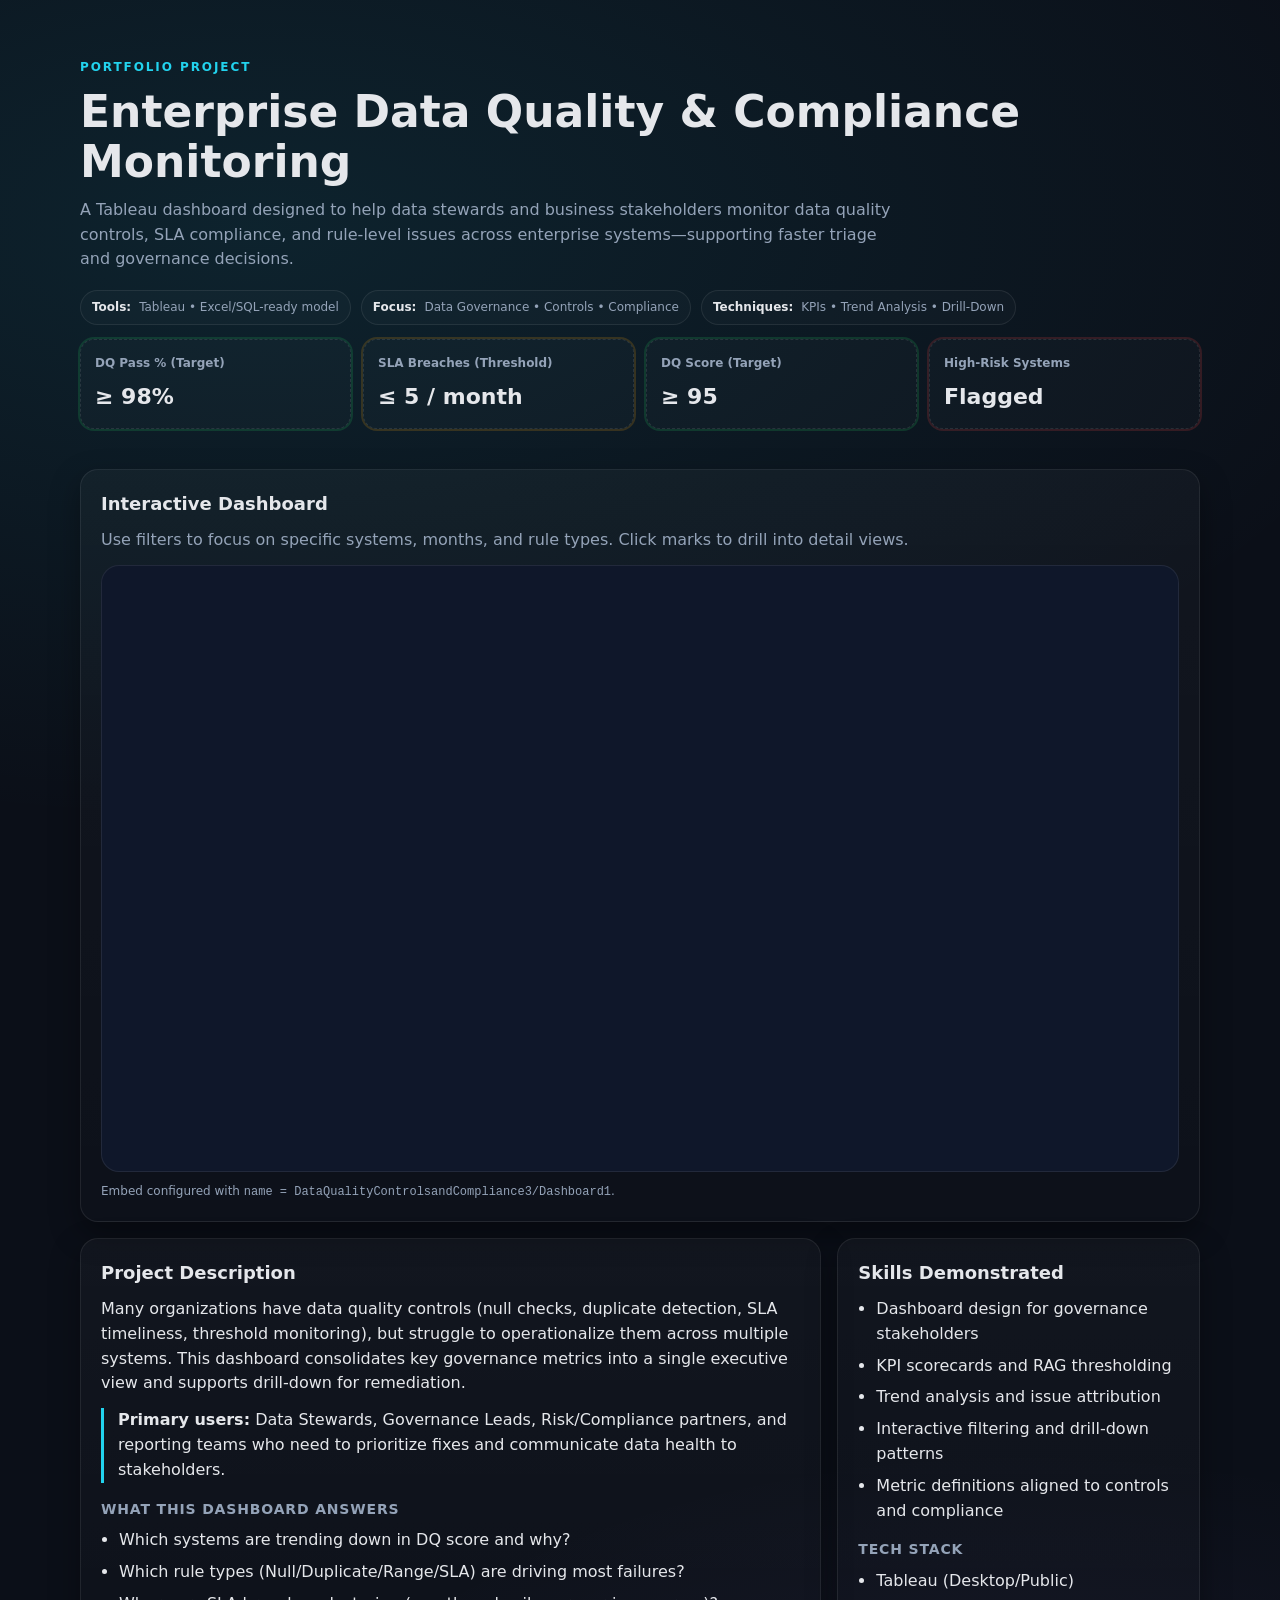
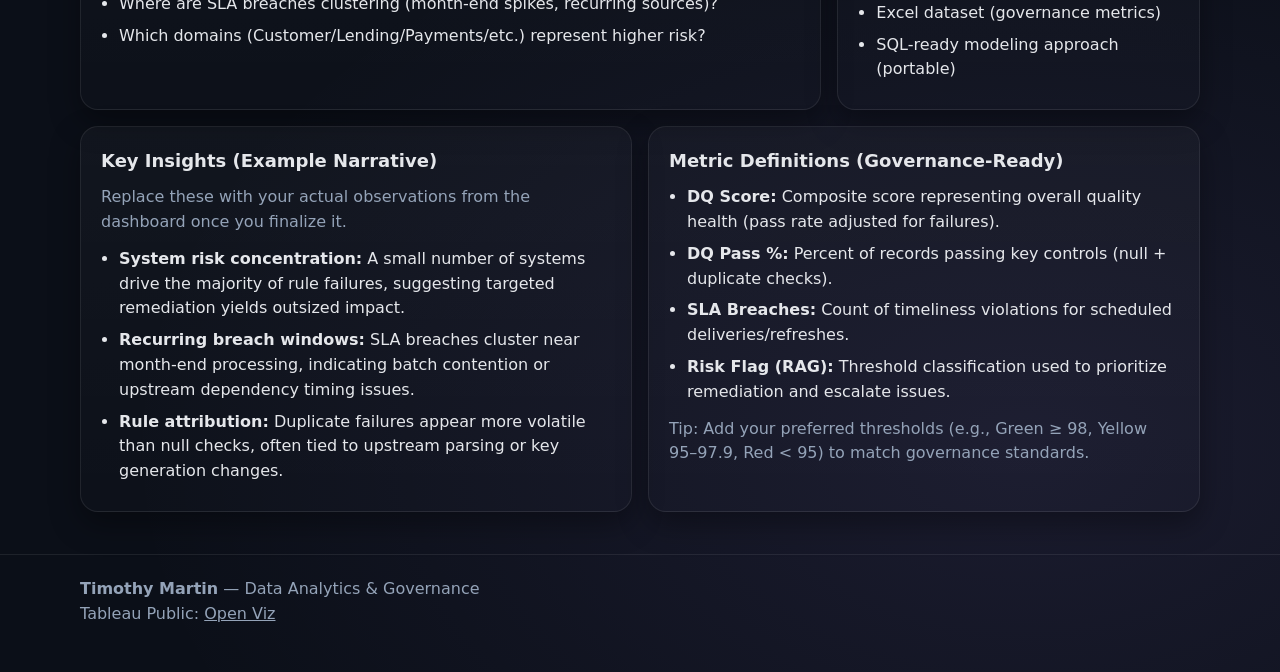
==== index.html @ 9612cb16 "Add files via upload" ====
<!DOCTYPE html>
<html lang="en">
<head>
  <meta charset="UTF-8" />
  <meta name="viewport" content="width=device-width, initial-scale=1" />
  <title>Enterprise Data Quality & Compliance Monitoring | Timothy Martin</title>
  <meta name="description" content="Tableau dashboard portfolio project: data quality controls, SLA monitoring, and compliance governance metrics." />

  <!-- Tableau JS API -->
  <script src="https://public.tableau.com/javascripts/api/viz_v1.js"></script>

  <style>
    :root{
      --bg:#0b0f18;
      --panel:#111827;
      --panel2:#0f172a;
      --text:#e5e7eb;
      --muted:#94a3b8;
      --border:rgba(255,255,255,.08);
      --shadow: 0 12px 30px rgba(0,0,0,.35);
      --radius:18px;
      --accent:#22d3ee;
      --accent2:#a78bfa;
      --ok:#22c55e;
      --warn:#f59e0b;
      --bad:#ef4444;
    }
    *{ box-sizing:border-box; }
    body{
      margin:0;
      font-family: ui-sans-serif, system-ui, -apple-system, Segoe UI, Roboto, Arial, sans-serif;
      background: radial-gradient(1200px 600px at 20% 10%, rgba(34,211,238,.10), transparent),
                  radial-gradient(900px 600px at 80% 90%, rgba(167,139,250,.10), transparent),
                  var(--bg);
      color:var(--text);
      line-height:1.55;
    }
    a{ color:inherit; }
    .container{ width:min(1120px, 92vw); margin:0 auto; }

    /* Header */
    header{ padding:54px 0 22px; }
    .eyebrow{
      display:inline-block;
      font-size:12px;
      letter-spacing:.16em;
      text-transform:uppercase;
      font-weight:800;
      color:var(--accent);
      margin-bottom:10px;
    }
    h1{ margin:0 0 10px; font-size:clamp(28px, 4vw, 44px); line-height:1.15; }
    .subtitle{ color:var(--muted); font-size:16px; margin:0; max-width:80ch; }

    .meta-row{
      margin-top:18px;
      display:flex;
      flex-wrap:wrap;
      gap:10px;
      align-items:center;
    }
    .chip{
      display:inline-flex;
      align-items:center;
      gap:8px;
      padding:7px 11px;
      border:1px solid var(--border);
      border-radius:999px;
      color:var(--muted);
      font-size:12px;
      background: rgba(255,255,255,.02);
    }
    .chip b{ color:var(--text); font-weight:700; }

    /* Grid */
    .grid{
      display:grid;
      grid-template-columns: repeat(12, 1fr);
      gap:16px;
      padding: 18px 0 42px;
    }
    .card{
      background: linear-gradient(180deg, rgba(255,255,255,.03), rgba(255,255,255,.01));
      border:1px solid var(--border);
      border-radius: var(--radius);
      box-shadow: var(--shadow);
    }
    .card .inner{ padding:20px; }

    h2{ margin:0 0 10px; font-size:18px; }
    h3{ margin:0 0 8px; font-size:14px; color:var(--muted); font-weight:800; letter-spacing:.06em; text-transform:uppercase; }
    p{ margin: 0 0 12px; }
    ul{ margin: 0; padding-left: 18px; color: var(--text); }
    li{ margin: 7px 0; color: var(--text); }
    .muted{ color: var(--muted); }

    /* KPI strip */
    .kpis{
      display:grid;
      grid-template-columns: repeat(4, 1fr);
      gap:12px;
      margin-top:14px;
    }
    .kpi{
      border:1px dashed rgba(255,255,255,.10);
      background: rgba(255,255,255,.02);
      border-radius:14px;
      padding:14px;
    }
    .kpi .label{ color:var(--muted); font-size:12px; font-weight:700; }
    .kpi .value{ margin-top:8px; font-size:22px; font-weight:900; }
    .kpi.ok{ outline: 2px solid rgba(34,197,94,.18); }
    .kpi.warn{ outline: 2px solid rgba(245,158,11,.18); }
    .kpi.bad{ outline: 2px solid rgba(239,68,68,.18); }

    /* Viz container */
    .viz-holder{
      position:relative;
      width:100%;
      aspect-ratio: 16 / 9;
      overflow:hidden;
      border-radius: var(--radius);
      border:1px solid var(--border);
      background: var(--panel2);
    }
    .tableauPlaceholder,
    .tableauPlaceholder object{
      width:100%;
      height:100%;
    }
    .viz-note{
      margin-top:10px;
      font-size:12px;
      color:var(--muted);
    }

    /* Sections layout */
    .span-12{ grid-column: span 12; }
    .span-8{ grid-column: span 8; }
    .span-6{ grid-column: span 6; }
    .span-4{ grid-column: span 4; }

    .callout{
      border-left: 3px solid var(--accent);
      padding-left: 14px;
      color: var(--text);
    }

    footer{
      padding: 22px 0 46px;
      color: var(--muted);
      border-top: 1px solid var(--border);
    }

    @media (max-width: 980px){
      .kpis{ grid-template-columns: repeat(2, 1fr); }
      .span-8, .span-6, .span-4{ grid-column: span 12; }
    }
  </style>
</head>

<body>
  <header class="container">
    <div class="eyebrow">Portfolio Project</div>
    <h1>Enterprise Data Quality & Compliance Monitoring</h1>
    <p class="subtitle">
      A Tableau dashboard designed to help data stewards and business stakeholders monitor data quality controls, SLA compliance,
      and rule-level issues across enterprise systems—supporting faster triage and governance decisions.
    </p>

    <div class="meta-row">
      <span class="chip"><b>Tools:</b> Tableau • Excel/SQL-ready model</span>
      <span class="chip"><b>Focus:</b> Data Governance • Controls • Compliance</span>
      <span class="chip"><b>Techniques:</b> KPIs • Trend Analysis • Drill-Down</span>
    </div>

    <!-- Optional KPI placeholders (your live values are in Tableau) -->
    <div class="kpis">
      <div class="kpi ok">
        <div class="label">DQ Pass % (Target)</div>
        <div class="value">≥ 98%</div>
      </div>
      <div class="kpi warn">
        <div class="label">SLA Breaches (Threshold)</div>
        <div class="value">≤ 5 / month</div>
      </div>
      <div class="kpi ok">
        <div class="label">DQ Score (Target)</div>
        <div class="value">≥ 95</div>
      </div>
      <div class="kpi bad">
        <div class="label">High-Risk Systems</div>
        <div class="value">Flagged</div>
      </div>
    </div>
  </header>

  <main class="container">
    <section class="grid">

      <!-- Tableau Viz -->
      <article class="card span-12">
        <div class="inner">
          <h2>Interactive Dashboard</h2>
          <p class="muted">
            Use filters to focus on specific systems, months, and rule types. Click marks to drill into detail views.
          </p>

          <div class="viz-holder">
            <div class="tableauPlaceholder" id="tableauViz">
              <noscript>
                <a href="https://public.tableau.com/views/DataQualityControlsandCompliance3/Dashboard1">
                  View Dashboard on Tableau Public
                </a>
              </noscript>

              <object class="tableauViz">
                <param name="host_url" value="https%3A%2F%2Fpublic.tableau.com%2F" />
                <param name="site_root" value="" />

                <!-- CRITICAL: WorkbookName/DashboardName -->
                <param name="name" value="DataQualityControlsandCompliance3/Dashboard1" />

                <param name="tabs" value="no" />
                <param name="toolbar" value="yes" />
                <param name="showVizHome" value="no" />
              </object>
            </div>
          </div>

          <div class="viz-note">
            Embed configured with <code>name = DataQualityControlsandCompliance3/Dashboard1</code>.
          </div>
        </div>
      </article>

      <!-- Project Description -->
      <article class="card span-8">
        <div class="inner">
          <h2>Project Description</h2>
          <p>
            Many organizations have data quality controls (null checks, duplicate detection, SLA timeliness, threshold monitoring),
            but struggle to operationalize them across multiple systems. This dashboard consolidates key governance metrics into a single
            executive view and supports drill-down for remediation.
          </p>

          <div class="callout">
            <p style="margin:0;">
              <b>Primary users:</b> Data Stewards, Governance Leads, Risk/Compliance partners, and reporting teams who need to
              prioritize fixes and communicate data health to stakeholders.
            </p>
          </div>

          <h3 style="margin-top:16px;">What this dashboard answers</h3>
          <ul>
            <li>Which systems are trending down in DQ score and why?</li>
            <li>Which rule types (Null/Duplicate/Range/SLA) are driving most failures?</li>
            <li>Where are SLA breaches clustering (month-end spikes, recurring sources)?</li>
            <li>Which domains (Customer/Lending/Payments/etc.) represent higher risk?</li>
          </ul>
        </div>
      </article>

      <!-- Skills / Tech Stack -->
      <aside class="card span-4">
        <div class="inner">
          <h2>Skills Demonstrated</h2>
          <ul>
            <li>Dashboard design for governance stakeholders</li>
            <li>KPI scorecards and RAG thresholding</li>
            <li>Trend analysis and issue attribution</li>
            <li>Interactive filtering and drill-down patterns</li>
            <li>Metric definitions aligned to controls and compliance</li>
          </ul>

          <h3 style="margin-top:16px;">Tech Stack</h3>
          <ul>
            <li>Tableau (Desktop/Public)</li>
            <li>Excel dataset (governance metrics)</li>
            <li>SQL-ready modeling approach (portable)</li>
          </ul>
        </div>
      </aside>

      <!-- Insights -->
      <article class="card span-6">
        <div class="inner">
          <h2>Key Insights (Example Narrative)</h2>
          <p class="muted">
            Replace these with your actual observations from the dashboard once you finalize it.
          </p>
          <ul>
            <li><b>System risk concentration:</b> A small number of systems drive the majority of rule failures, suggesting targeted remediation yields outsized impact.</li>
            <li><b>Recurring breach windows:</b> SLA breaches cluster near month-end processing, indicating batch contention or upstream dependency timing issues.</li>
            <li><b>Rule attribution:</b> Duplicate failures appear more volatile than null checks, often tied to upstream parsing or key generation changes.</li>
          </ul>
        </div>
      </article>

      <!-- Data / Governance Definitions -->
      <article class="card span-6">
        <div class="inner">
          <h2>Metric Definitions (Governance-Ready)</h2>
          <ul>
            <li><b>DQ Score:</b> Composite score representing overall quality health (pass rate adjusted for failures).</li>
            <li><b>DQ Pass %:</b> Percent of records passing key controls (null + duplicate checks).</li>
            <li><b>SLA Breaches:</b> Count of timeliness violations for scheduled deliveries/refreshes.</li>
            <li><b>Risk Flag (RAG):</b> Threshold classification used to prioritize remediation and escalate issues.</li>
          </ul>
          <p class="muted" style="margin-top:12px;">
            Tip: Add your preferred thresholds (e.g., Green ≥ 98, Yellow 95–97.9, Red &lt; 95) to match governance standards.
          </p>
        </div>
      </article>

    </section>
  </main>

  <footer>
    <div class="container">
      <div><b>Timothy Martin</b> — Data Analytics & Governance</div>
      <div class="muted">Tableau Public: <a href="https://public.tableau.com/views/DataQualityControlsandCompliance3/Dashboard1" target="_blank" rel="noreferrer">Open Viz</a></div>
    </div>
  </footer>
</body>
</html>
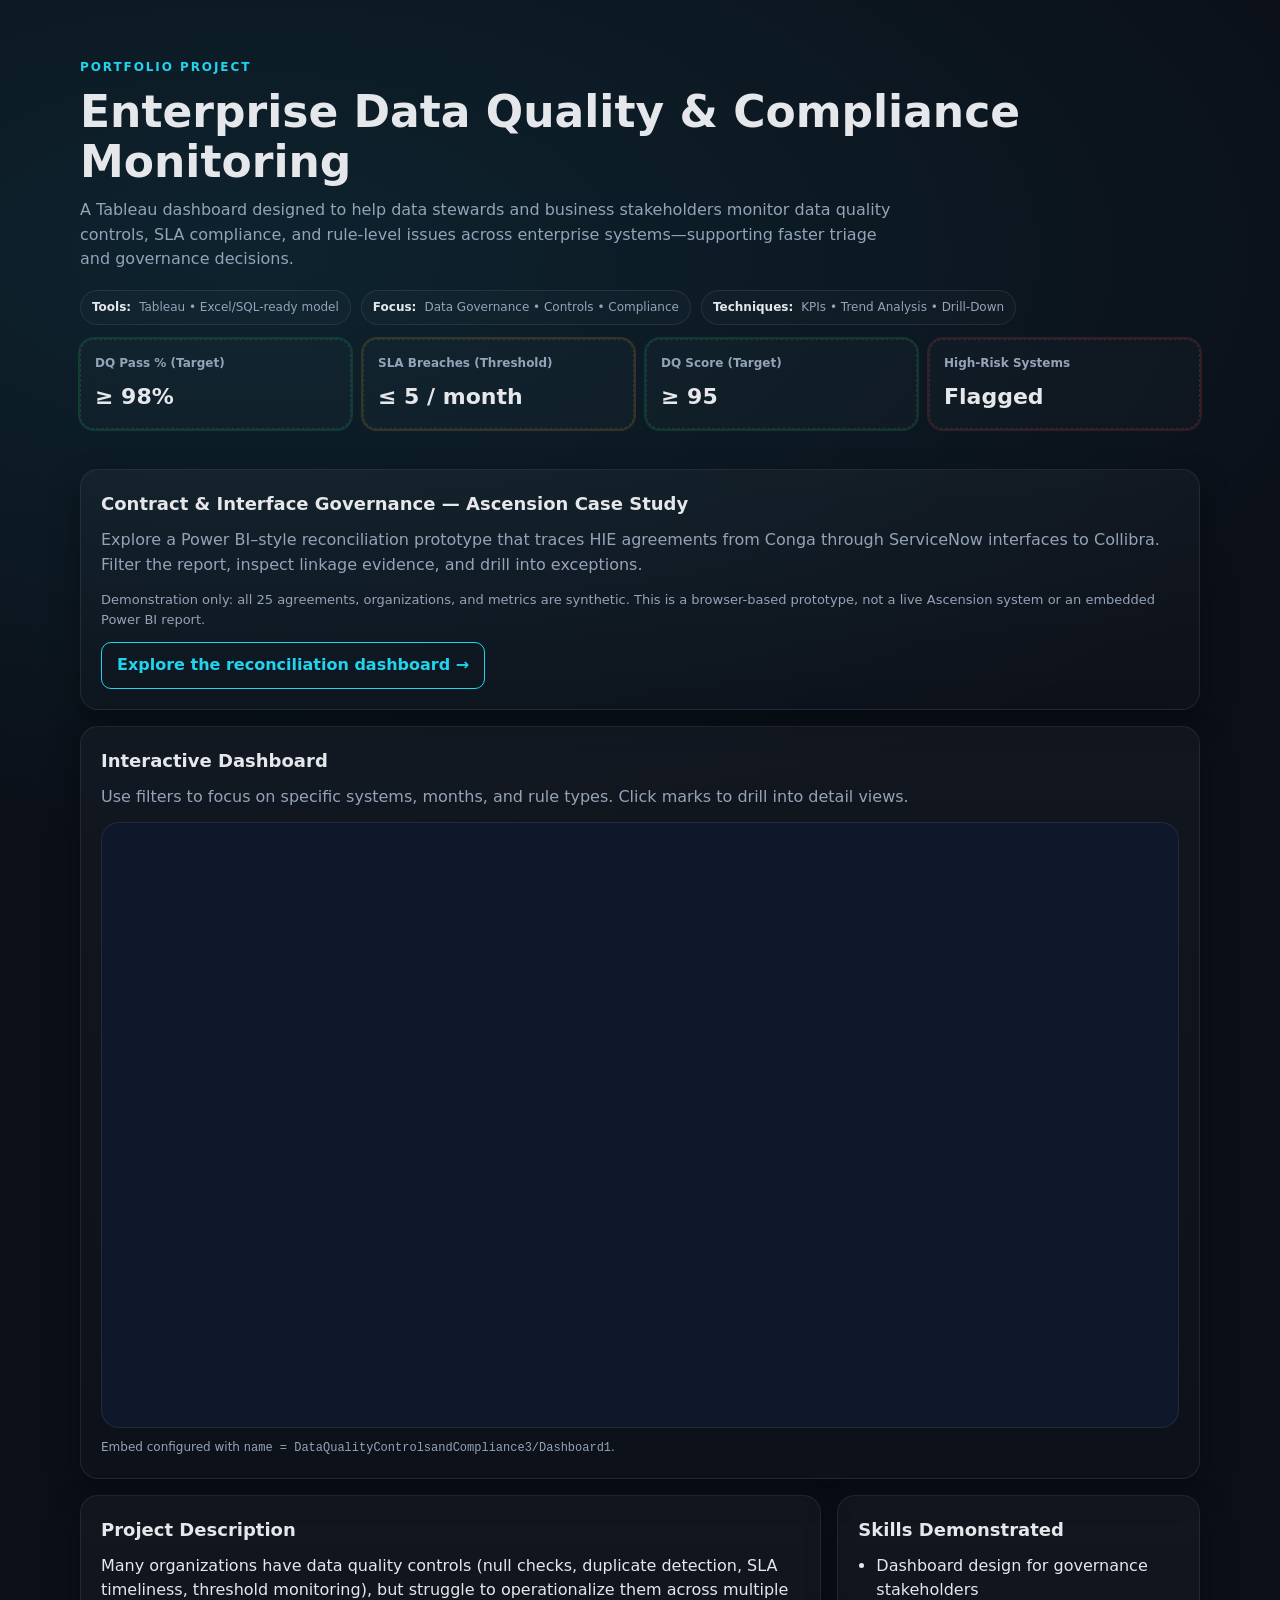
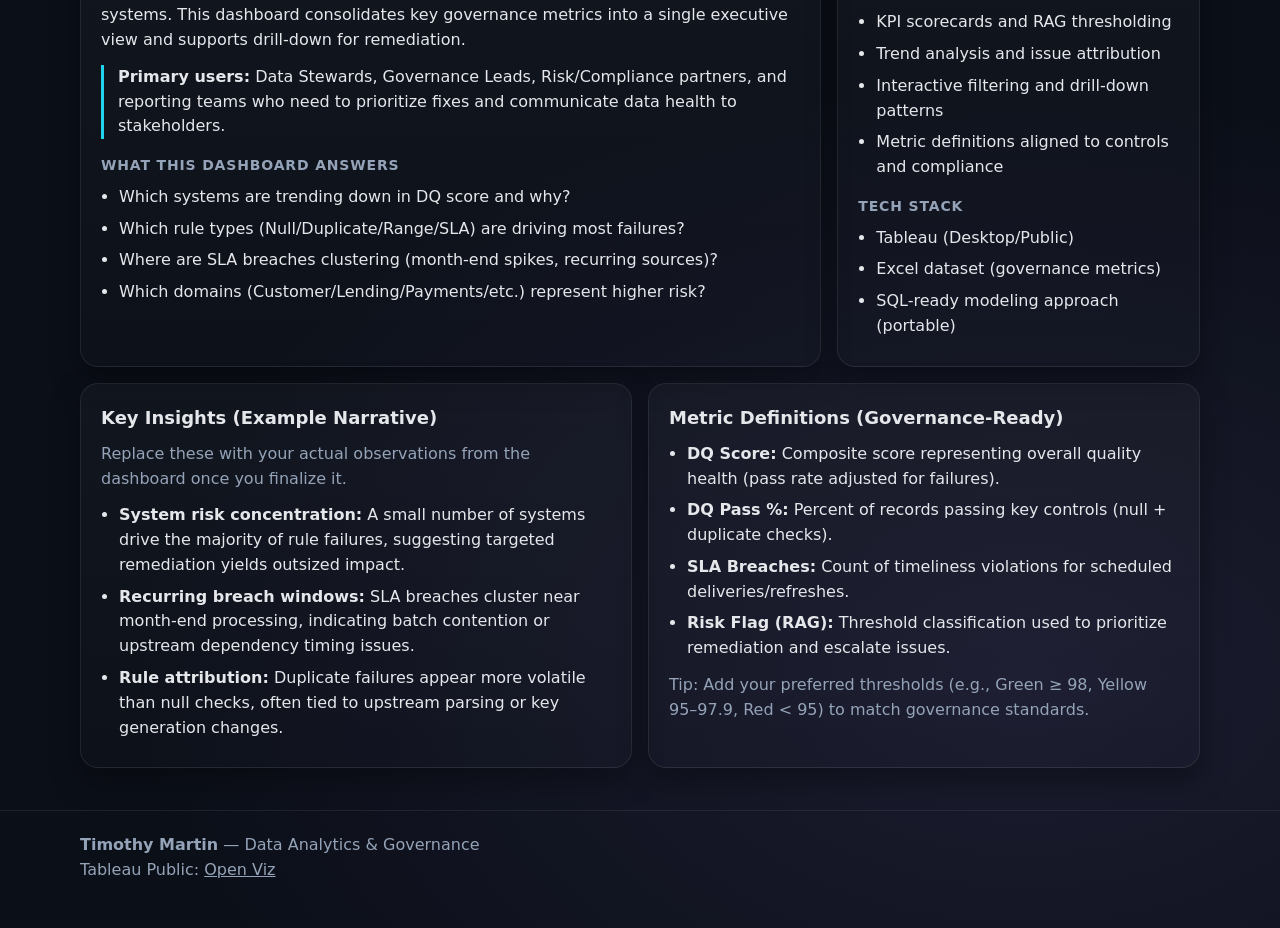
==== commit 68bb6eea: "Add interactive Ascension reconciliation case study Publish the synthetic Conga-to-ServiceNow-to-Col" ====
--- a/index.html
+++ b/index.html
@@ -198,6 +198,25 @@
   <main class="container">
     <section class="grid">
 
+      <!-- Ascension reconciliation prototype -->
+      <article class="card span-12">
+        <div class="inner">
+          <h2>Contract &amp; Interface Governance — Ascension Case Study</h2>
+          <p style="color:var(--muted);">
+            Explore a Power BI–style reconciliation prototype that traces HIE agreements from Conga through
+            ServiceNow interfaces to Collibra. Filter the report, inspect linkage evidence, and drill into exceptions.
+          </p>
+          <p style="color:var(--muted); font-size:13px;">
+            Demonstration only: all 25 agreements, organizations, and metrics are synthetic. This is a browser-based
+            prototype, not a live Ascension system or an embedded Power BI report.
+          </p>
+          <a href="ascension-reconciliation/" style="display:inline-block; padding:10px 15px; border:1px solid var(--accent); border-radius:10px; color:var(--accent); text-decoration:none; font-weight:700;">
+            Explore the reconciliation dashboard &rarr;
+          </a>
+        </div>
+      </article>
+
+
       <!-- Tableau Viz -->
       <article class="card span-12">
         <div class="inner">
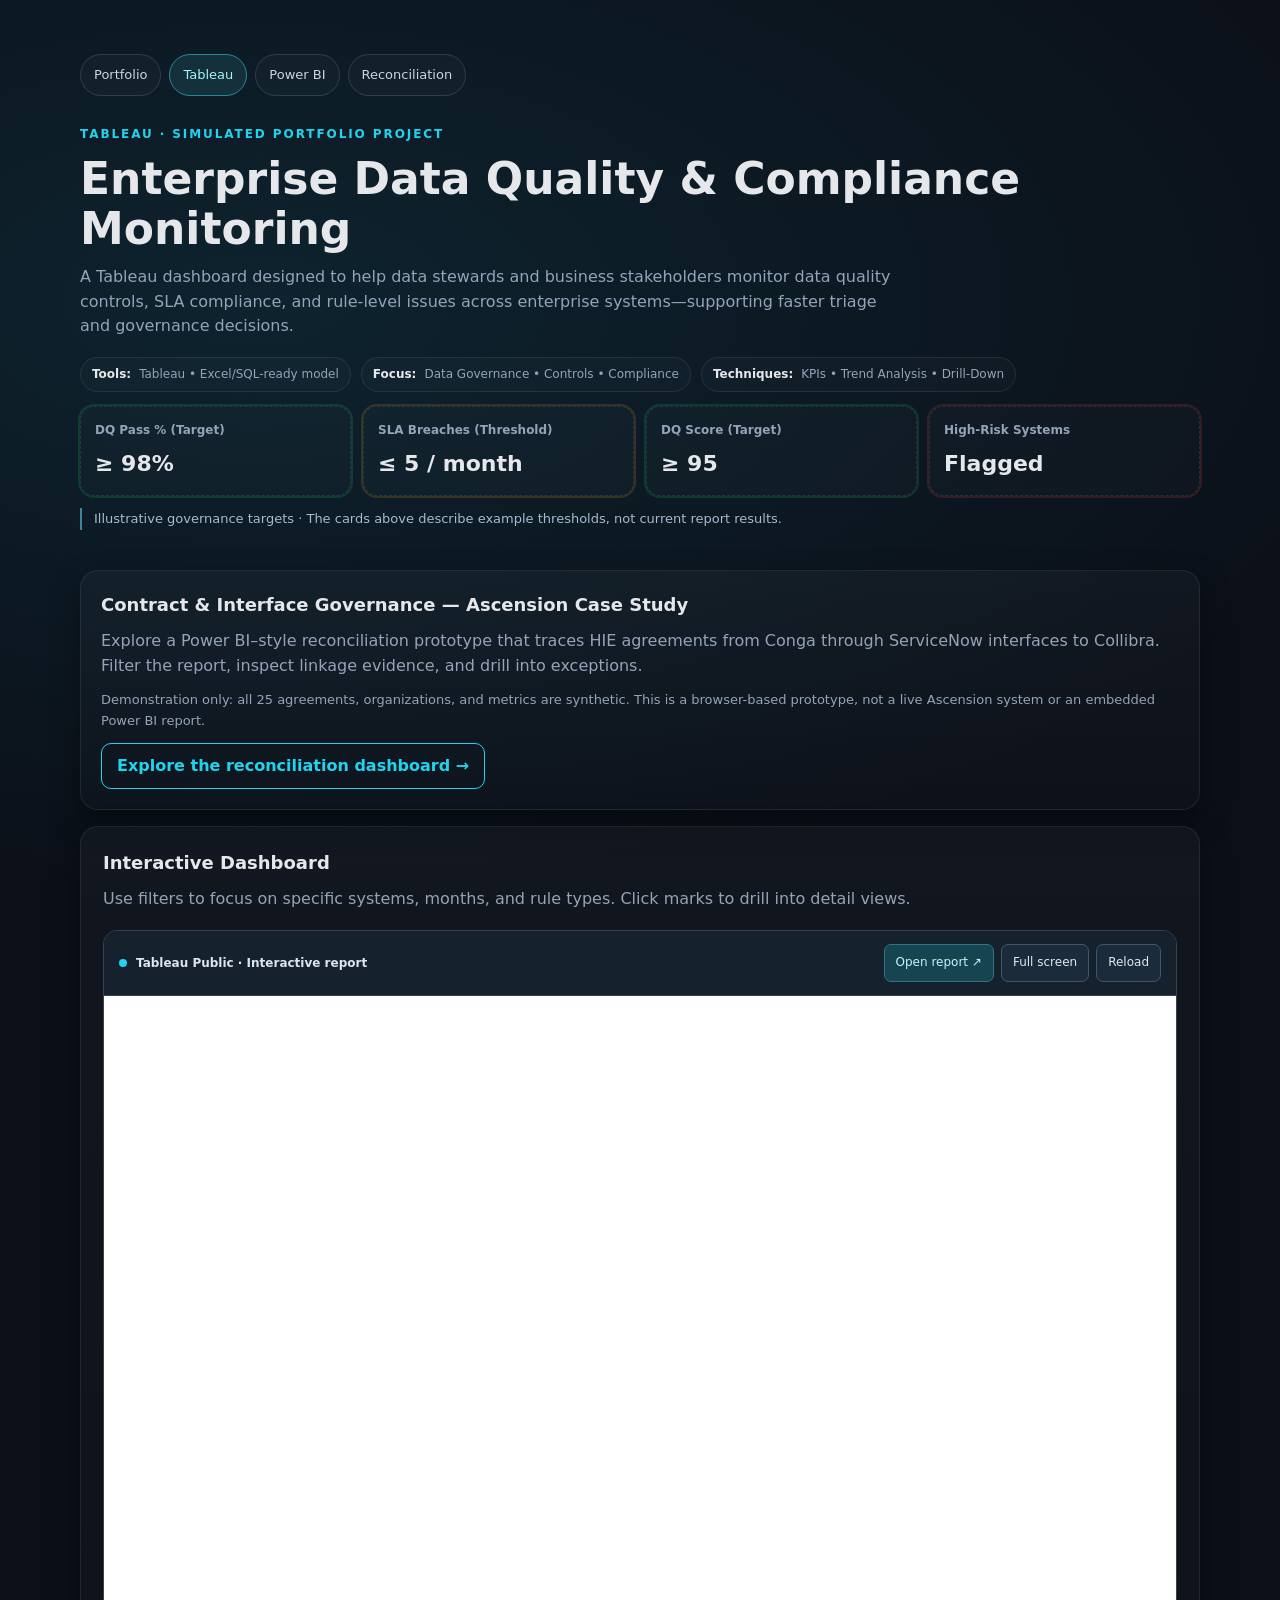
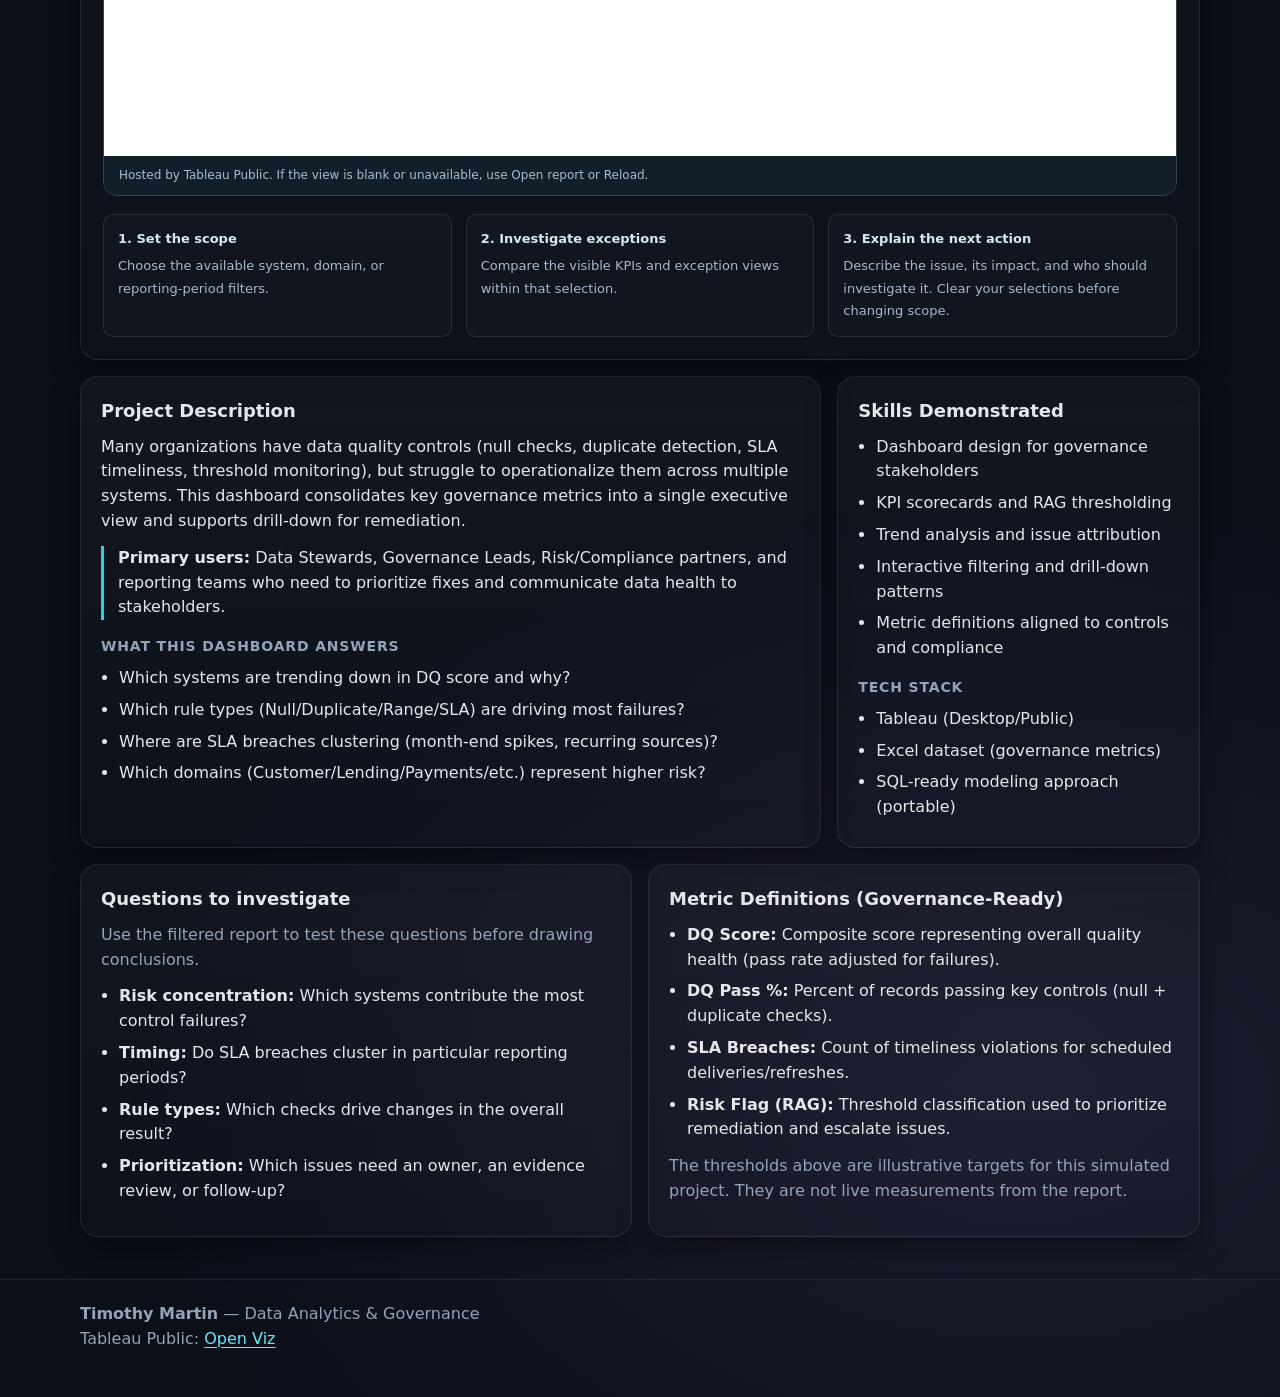
==== commit eccaf048: "Improve Tableau and Power BI report viewing across the portfolio Give embedded reports a full-width " ====
--- a/index.html
+++ b/index.html
@@ -5,9 +5,6 @@
   <meta name="viewport" content="width=device-width, initial-scale=1" />
   <title>Enterprise Data Quality & Compliance Monitoring | Timothy Martin</title>
   <meta name="description" content="Tableau dashboard portfolio project: data quality controls, SLA monitoring, and compliance governance metrics." />
-
-  <!-- Tableau JS API -->
-  <script src="https://public.tableau.com/javascripts/api/viz_v1.js"></script>
 
   <style>
     :root{
@@ -157,11 +154,20 @@
       .span-8, .span-6, .span-4{ grid-column: span 12; }
     }
   </style>
+  <link rel="stylesheet" href="assets/reports.css">
+  <script src="assets/reports.js" defer></script>
 </head>
 
 <body>
+  <a class="skip-link" href="#main-content">Skip to content</a>
   <header class="container">
-    <div class="eyebrow">Portfolio Project</div>
+    <nav class="portfolio-nav" aria-label="Portfolio pages">
+      <a href="index2.html">Portfolio</a>
+      <a href="tableau.html" aria-current="page">Tableau</a>
+      <a href="powerbi.html">Power BI</a>
+      <a href="ascension-reconciliation/">Reconciliation</a>
+    </nav>
+    <div class="eyebrow">Tableau · Simulated portfolio project</div>
     <h1>Enterprise Data Quality & Compliance Monitoring</h1>
     <p class="subtitle">
       A Tableau dashboard designed to help data stewards and business stakeholders monitor data quality controls, SLA compliance,
@@ -193,9 +199,10 @@
         <div class="value">Flagged</div>
       </div>
     </div>
+    <p class="target-note">Illustrative governance targets · The cards above describe example thresholds, not current report results.</p>
   </header>
 
-  <main class="container">
+  <main class="container" id="main-content">
     <section class="grid">
 
       <!-- Ascension reconciliation prototype -->
@@ -218,37 +225,32 @@
 
 
       <!-- Tableau Viz -->
-      <article class="card span-12">
+      <article class="card span-12 report-card">
         <div class="inner">
           <h2>Interactive Dashboard</h2>
           <p class="muted">
             Use filters to focus on specific systems, months, and rule types. Click marks to drill into detail views.
           </p>
 
-          <div class="viz-holder">
-            <div class="tableauPlaceholder" id="tableauViz">
-              <noscript>
-                <a href="https://public.tableau.com/views/DataQualityControlsandCompliance3/Dashboard1">
-                  View Dashboard on Tableau Public
-                </a>
-              </noscript>
-
-              <object class="tableauViz">
-                <param name="host_url" value="https%3A%2F%2Fpublic.tableau.com%2F" />
-                <param name="site_root" value="" />
-
-                <!-- CRITICAL: WorkbookName/DashboardName -->
-                <param name="name" value="DataQualityControlsandCompliance3/Dashboard1" />
-
-                <param name="tabs" value="no" />
-                <param name="toolbar" value="yes" />
-                <param name="showVizHome" value="no" />
-              </object>
+          <div class="report-shell" data-report data-provider="Tableau Public">
+            <div class="report-toolbar">
+              <span class="report-brand"><span class="report-dot" aria-hidden="true"></span>Tableau Public · Interactive report</span>
+              <div class="report-actions">
+                <a href="https://public.tableau.com/views/DataQualityControlsandCompliance3/Dashboard1" target="_blank" rel="noopener noreferrer" aria-label="Open this Tableau Public report in a new tab">Open report ↗</a>
+                <button type="button" data-report-fullscreen aria-pressed="false" hidden>Full screen</button>
+                <button type="button" data-report-reload hidden>Reload</button>
+              </div>
             </div>
+            <div class="report-viewport" tabindex="0" role="region" aria-label="Tableau Public report; scroll horizontally on small screens">
+              <iframe title="Data Quality and Compliance Dashboard — Tableau Public" src="https://public.tableau.com/views/DataQualityControlsandCompliance3/Dashboard1?:embed=yes&amp;:showVizHome=no&amp;:tabs=no&amp;:toolbar=bottom" loading="lazy" allow="fullscreen" allowfullscreen></iframe>
+            </div>
+            <p class="report-status" data-report-status role="status">Hosted by Tableau Public. If the view is blank or unavailable, use Open report or Reload.</p>
           </div>
-
-          <div class="viz-note">
-            Embed configured with <code>name = DataQualityControlsandCompliance3/Dashboard1</code>.
+          <p class="narrow-hint">On a phone, swipe across the report to reach all visuals, or choose Open report for a separate tab.</p>
+          <div class="report-steps" aria-label="Suggested report walkthrough">
+            <div class="report-step"><b>1. Set the scope</b><p>Choose the available system, domain, or reporting-period filters.</p></div>
+            <div class="report-step"><b>2. Investigate exceptions</b><p>Compare the visible KPIs and exception views within that selection.</p></div>
+            <div class="report-step"><b>3. Explain the next action</b><p>Describe the issue, its impact, and who should investigate it. Clear your selections before changing scope.</p></div>
           </div>
         </div>
       </article>
@@ -304,14 +306,13 @@
       <!-- Insights -->
       <article class="card span-6">
         <div class="inner">
-          <h2>Key Insights (Example Narrative)</h2>
-          <p class="muted">
-            Replace these with your actual observations from the dashboard once you finalize it.
-          </p>
-          <ul>
-            <li><b>System risk concentration:</b> A small number of systems drive the majority of rule failures, suggesting targeted remediation yields outsized impact.</li>
-            <li><b>Recurring breach windows:</b> SLA breaches cluster near month-end processing, indicating batch contention or upstream dependency timing issues.</li>
-            <li><b>Rule attribution:</b> Duplicate failures appear more volatile than null checks, often tied to upstream parsing or key generation changes.</li>
+          <h2>Questions to investigate</h2>
+          <p style="color:var(--muted);">Use the filtered report to test these questions before drawing conclusions.</p>
+          <ul>
+            <li><b>Risk concentration:</b> Which systems contribute the most control failures?</li>
+            <li><b>Timing:</b> Do SLA breaches cluster in particular reporting periods?</li>
+            <li><b>Rule types:</b> Which checks drive changes in the overall result?</li>
+            <li><b>Prioritization:</b> Which issues need an owner, an evidence review, or follow-up?</li>
           </ul>
         </div>
       </article>
@@ -327,7 +328,7 @@
             <li><b>Risk Flag (RAG):</b> Threshold classification used to prioritize remediation and escalate issues.</li>
           </ul>
           <p class="muted" style="margin-top:12px;">
-            Tip: Add your preferred thresholds (e.g., Green ≥ 98, Yellow 95–97.9, Red &lt; 95) to match governance standards.
+            The thresholds above are illustrative targets for this simulated project. They are not live measurements from the report.
           </p>
         </div>
       </article>
--- a/assets/reports.css
+++ b/assets/reports.css
@@ -0,0 +1,60 @@
+/* Shared report presentation: the embedded workbooks keep their original data and logic. */
+a{color:var(--accent,#22d3ee);text-underline-offset:3px}
+a:visited{color:#b9b3ff}
+a:focus-visible,button:focus-visible,[tabindex]:focus-visible{outline:3px solid #67e8f9;outline-offset:4px}
+button{font:inherit}
+.skip-link{position:fixed;top:8px;left:8px;z-index:1000;transform:translateY(-150%);padding:10px 16px;background:#e5e7eb;color:#0b0f18!important;border-radius:8px}
+.skip-link:focus{transform:translateY(0)}
+.portfolio-nav{display:flex;flex-wrap:wrap;gap:8px;align-items:center;margin:0 0 25px;padding:0}
+.portfolio-nav a{display:inline-flex;align-items:center;min-height:42px;padding:8px 13px;border:1px solid rgba(255,255,255,.13);border-radius:999px;text-decoration:none;font-size:13px;color:#cbd5e1;background:rgba(255,255,255,.025)}
+.portfolio-nav a:hover,.portfolio-nav a[aria-current="page"]{color:#a5f3fc;border-color:#26879b;background:#14303b}
+.grid>*,.card,.inner{min-width:0}
+.report-card{grid-column:span 12!important}
+.report-card .inner{padding:22px}
+.report-shell{border:1px solid #344252;border-radius:14px;background:#0d1520;overflow:hidden;margin:18px 0 10px;color:#dbe5f1}
+.report-toolbar{display:flex;justify-content:space-between;gap:14px;align-items:center;flex-wrap:wrap;padding:13px 15px;background:#16212e;border-bottom:1px solid #344252}
+.report-brand{display:flex;align-items:center;gap:9px;font-size:12px;font-weight:650}
+.report-dot{width:8px;height:8px;border-radius:50%;background:#22d3ee}
+.report-shell[data-provider="Power BI"] .report-dot{background:#e8cf67}
+.report-actions{display:flex;flex-wrap:wrap;gap:7px}
+.report-actions a,.report-actions button{display:inline-flex;align-items:center;justify-content:center;gap:6px;min-height:38px;padding:8px 11px;border:1px solid #435569;border-radius:7px;color:#e2e8f0;background:#1c2b3b;text-decoration:none;font-size:12px;line-height:1.3;cursor:pointer}
+.report-actions a{background:#164451;border-color:#337184;color:#c7f5fa}
+.report-actions button:hover,.report-actions a:hover{border-color:#67e8f9;background:#25485a}
+.report-actions [hidden]{display:none!important}
+.report-viewport{overflow:auto;overscroll-behavior-x:contain;background:#fff;scrollbar-color:#60788c #172431;-webkit-overflow-scrolling:touch}
+.report-viewport iframe{width:100%;min-width:860px;height:760px;display:block;border:0;background:#fff}
+.report-status{font-size:12px;line-height:1.6;padding:10px 15px;color:#a9bdd1;background:#121e2a;margin:0!important}
+.report-caption,.target-note{font-size:13px;color:#a8bace;line-height:1.65;margin:12px 0 0}
+.narrow-hint{display:none;color:#c7d8e8;font-size:12px;line-height:1.6;margin:10px 0 0}
+.report-shell:fullscreen{border:0;border-radius:0;padding:12px;display:flex;flex-direction:column;width:100%;height:100%;background:#0b0f18}
+.report-shell:fullscreen .report-viewport{flex:1;min-height:0}
+.report-shell:fullscreen iframe{height:100%}
+.report-shell:fullscreen .report-toolbar{flex-shrink:0}
+.report-shell:fullscreen .report-status{flex-shrink:0}
+.report-overview{grid-column:span 12!important}
+.report-overview ul{display:grid;grid-template-columns:repeat(3,minmax(0,1fr));gap:12px 25px}
+.report-overview .tagrow{margin-top:16px}
+.report-steps{display:grid;grid-template-columns:repeat(3,minmax(0,1fr));gap:14px;margin-top:18px}
+.report-step{padding:14px;border:1px solid rgba(255,255,255,.1);border-radius:10px;background:rgba(255,255,255,.02)}
+.report-step b{display:block;font-size:13px;color:#d5e9f2;margin-bottom:6px}
+.report-step p{font-size:13px;line-height:1.7;color:#a7b9cc;margin:0}
+.kpis{position:relative}
+.target-note{border-left:2px solid #408497;padding-left:12px}
+footer a{color:#67e8f9}
+@media(max-width:700px){
+ .container{width:92vw}
+ header{padding-top:25px}
+ .portfolio-nav{gap:6px;margin-bottom:22px}
+ .portfolio-nav a{font-size:12px;min-height:40px;padding:7px 11px}
+ .report-card .inner{padding:15px}
+ .report-toolbar{padding:12px;gap:10px}
+ .report-actions{width:100%;gap:6px}
+ .report-actions a,.report-actions button{flex:1;font-size:11px;padding:9px 7px;min-height:40px}
+ .report-viewport iframe{height:650px;min-width:860px}
+ .narrow-hint{display:block}
+ .report-overview ul,.report-steps{grid-template-columns:1fr}
+ .report-steps{gap:9px}
+ .report-status{font-size:11px}
+ .kpis .value{overflow-wrap:anywhere}
+}
+@media(prefers-reduced-motion:reduce){*{scroll-behavior:auto!important}}
